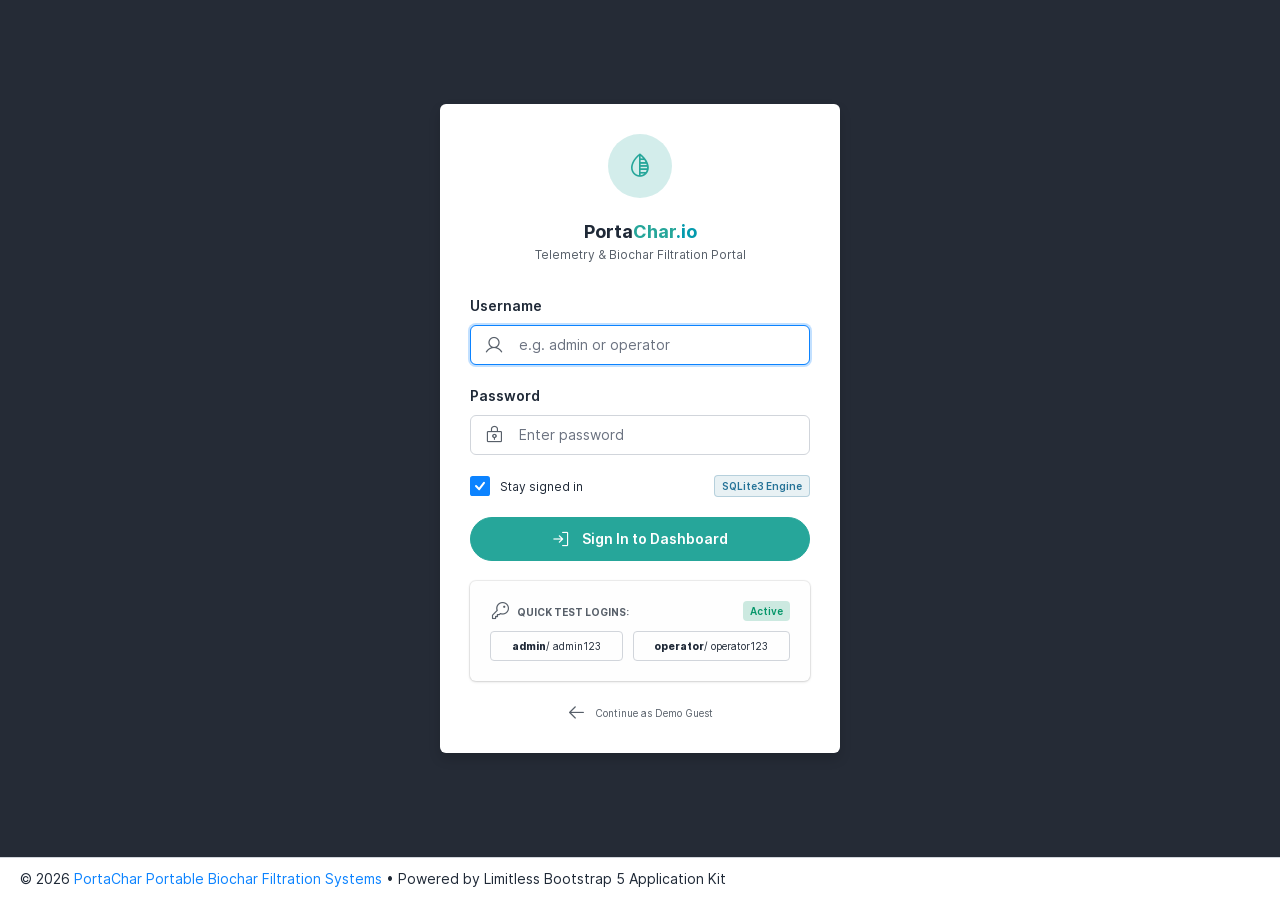
==== login.html @ 73583e66 "initial commit" ====
<!DOCTYPE html>
<html lang="en" dir="ltr">
<head>
	<meta charset="utf-8">
	<meta http-equiv="X-UA-Compatible" content="IE=edge">
	<meta name="viewport" content="width=device-width, initial-scale=1, shrink-to-fit=no">
	<title>PortaChar - Operator Sign In</title>

	<!-- Global stylesheets -->
	<link href="assets/fonts/inter/inter.css" rel="stylesheet" type="text/css">
	<link href="assets/icons/phosphor/styles.min.css" rel="stylesheet" type="text/css">
	<link href="assets/css/all.min.css" id="stylesheet" rel="stylesheet" type="text/css">
	<!-- /global stylesheets -->

	<!-- Core JS files -->
	<script src="assets/js/bootstrap/bootstrap.bundle.min.js"></script>
	<!-- /core JS files -->

	<!-- Theme JS files -->
	<script src="assets/js/app.js"></script>
	<script src="assets/js/auth.js"></script>
	<!-- /theme JS files -->

</head>

<body class="bg-dark">

	<!-- Page content -->
	<div class="page-content">

		<!-- Main content -->
		<div class="content-wrapper">

			<!-- Inner content -->
			<div class="content-inner">

				<!-- Content area -->
				<div class="content d-flex justify-content-center align-items-center py-5">

					<!-- Login card -->
					<form class="login-form" id="login_form" style="width: 25rem;">
						<div class="card mb-0 shadow-lg">
							<div class="card-body p-4">
								<div class="text-center mb-4">
									<div class="bg-teal bg-opacity-20 text-teal p-3 rounded-pill d-inline-flex align-items-center justify-content-center mb-3" style="width: 64px; height: 64px;">
										<i class="ph-drop-half fs-1"></i>
									</div>
									<h5 class="mb-0 fw-bold">Porta<span class="text-teal">Char</span><span class="text-info">.io</span></h5>
									<span class="d-block text-muted fs-sm">Telemetry &amp; Biochar Filtration Portal</span>
								</div>

								<!-- Alert box -->
								<div id="alert_box" class="alert alert-danger d-none py-2 px-3 fs-sm" role="alert">
									<i class="ph-warning-circle me-2"></i>
									<span id="alert_msg">Invalid credentials</span>
								</div>

								<div class="mb-3">
									<label class="form-label fw-semibold">Username</label>
									<div class="form-control-feedback form-control-feedback-start">
										<input type="text" id="username" class="form-control" placeholder="e.g. admin or operator" required autocomplete="username" autofocus>
										<div class="form-control-feedback-icon">
											<i class="ph-user"></i>
										</div>
									</div>
								</div>

								<div class="mb-3">
									<label class="form-label fw-semibold">Password</label>
									<div class="form-control-feedback form-control-feedback-start">
										<input type="password" id="password" class="form-control" placeholder="Enter password" required autocomplete="current-password">
										<div class="form-control-feedback-icon">
											<i class="ph-lock-key"></i>
										</div>
									</div>
								</div>

								<div class="d-flex align-items-center justify-content-between mb-3">
									<label class="form-check">
										<input type="checkbox" class="form-check-input" id="remember_me" checked>
										<span class="form-check-label fs-sm">Stay signed in</span>
									</label>
									<span class="badge bg-secondary bg-opacity-10 text-secondary border border-secondary border-opacity-25 fs-xs">
										SQLite3 Engine
									</span>
								</div>

								<div class="mb-3">
									<button type="submit" id="btn_submit" class="btn btn-teal w-100 rounded-pill py-2 fw-semibold">
										<i class="ph-sign-in me-2"></i> Sign In to Dashboard
									</button>
								</div>

								<!-- Seed Credentials Card -->
								<div class="card bg-light bg-opacity-10 border-0 p-3 mb-2">
									<div class="d-flex align-items-center justify-content-between mb-2">
										<span class="fs-xs fw-bold text-uppercase text-muted">
											<i class="ph-key me-1"></i> Quick Test Logins:
										</span>
										<span class="badge bg-success bg-opacity-20 text-success fs-xs">Active</span>
									</div>
									<div class="d-flex gap-2">
										<button type="button" class="btn btn-outline-light btn-sm flex-fill fs-xs py-1" onclick="fillCreds('admin', 'admin123')">
											<strong>admin</strong> / admin123
										</button>
										<button type="button" class="btn btn-outline-light btn-sm flex-fill fs-xs py-1" onclick="fillCreds('operator', 'operator123')">
											<strong>operator</strong> / operator123
										</button>
									</div>
								</div>

								<div class="text-center mt-3">
									<a href="index.html" class="text-muted text-decoration-none fs-xs">
										<i class="ph-arrow-left me-1"></i> Continue as Demo Guest
									</a>
								</div>
							</div>
						</div>
					</form>
					<!-- /login card -->

				</div>
				<!-- /content area -->

				<!-- Footer -->
				<div class="navbar navbar-sm navbar-footer border-top">
					<div class="container-fluid">
						<span>&copy; 2026 <a href="#">PortaChar Portable Biochar Filtration Systems</a> &bull; Powered by Limitless Bootstrap 5 Application Kit</span>
					</div>
				</div>
				<!-- /footer -->

			</div>
			<!-- /inner content -->

		</div>
		<!-- /main content -->

	</div>
	<!-- /page content -->

	<script>
		function fillCreds(u, p) {
			document.getElementById('username').value = u;
			document.getElementById('password').value = p;
			document.getElementById('alert_box').classList.add('d-none');
		}

		document.getElementById('login_form').addEventListener('submit', function(e) {
			e.preventDefault();
			var u = document.getElementById('username').value.trim();
			var p = document.getElementById('password').value.trim();
			var alertBox = document.getElementById('alert_box');
			var alertMsg = document.getElementById('alert_msg');
			var btnSubmit = document.getElementById('btn_submit');

			if (!u || !p) {
				alertBox.classList.remove('d-none');
				alertMsg.textContent = 'Please enter both username and password';
				return;
			}

			btnSubmit.disabled = true;
			btnSubmit.innerHTML = '<span class="spinner-border spinner-border-sm me-2"></span> Authenticating...';
			alertBox.classList.add('d-none');

			PortaCharAuth.login(u, p).then(function(res) {
				btnSubmit.disabled = false;
				btnSubmit.innerHTML = '<i class="ph-sign-in me-2"></i> Sign In to Dashboard';

				if (res.success) {
					alertBox.className = 'alert alert-success py-2 px-3 fs-sm';
					alertBox.innerHTML = '<i class="ph-check-circle me-2 fs-5"></i> Login successful! Redirecting...';
					alertBox.classList.remove('d-none');
					setTimeout(function() {
						window.location.href = 'index.html';
					}, 500);
				} else {
					alertBox.className = 'alert alert-danger py-2 px-3 fs-sm';
					alertBox.innerHTML = '<i class="ph-warning-circle me-2 fs-5"></i> ' + (res.error || 'Authentication failed');
					alertBox.classList.remove('d-none');
				}
			});
		});

		// Check if already authenticated
		document.addEventListener('DOMContentLoaded', function() {
			PortaCharAuth.checkAuth({ redirectToLogin: false }).then(function(res) {
				if (res && res.authenticated) {
					window.location.href = 'index.html';
				}
			});
		});
	</script>
</body>
</html>
---- assets/fonts/inter/inter.css ----
@font-face {
  font-family: 'Inter';
  font-style:  normal;
  font-weight: 100;
  font-display: auto;
  src: url("Inter-Thin.woff2?v=3.18") format("woff2"),
       url("Inter-Thin.woff?v=3.18") format("woff");
}
@font-face {
  font-family: 'Inter';
  font-style:  normal;
  font-weight: 200;
  font-display: auto;
  src: url("Inter-ExtraLight.woff2?v=3.18") format("woff2"),
       url("Inter-ExtraLight.woff?v=3.18") format("woff");
}
@font-face {
  font-family: 'Inter';
  font-style:  normal;
  font-weight: 300;
  font-display: auto;
  src: url("Inter-Light.woff2?v=3.18") format("woff2"),
       url("Inter-Light.woff?v=3.18") format("woff");
}
@font-face {
  font-family: 'Inter';
  font-style:  normal;
  font-weight: 400;
  font-display: auto;
  src: url("Inter-Regular.woff2?v=3.18") format("woff2"),
       url("Inter-Regular.woff?v=3.18") format("woff");
}
@font-face {
  font-family: 'Inter';
  font-style:  normal;
  font-weight: 500;
  font-display: auto;
  src: url("Inter-Medium.woff2?v=3.18") format("woff2"),
       url("Inter-Medium.woff?v=3.18") format("woff");
}
@font-face {
  font-family: 'Inter';
  font-style:  normal;
  font-weight: 600;
  font-display: auto;
  src: url("Inter-SemiBold.woff2?v=3.18") format("woff2"),
       url("Inter-SemiBold.woff?v=3.18") format("woff");
}
@font-face {
  font-family: 'Inter';
  font-style:  normal;
  font-weight: 700;
  font-display: auto;
  src: url("Inter-Bold.woff2?v=3.18") format("woff2"),
       url("Inter-Bold.woff?v=3.18") format("woff");
}
@font-face {
  font-family: 'Inter';
  font-style:  normal;
  font-weight: 800;
  font-display: auto;
  src: url("Inter-ExtraBold.woff2?v=3.18") format("woff2"),
       url("Inter-ExtraBold.woff?v=3.18") format("woff");
}
@font-face {
  font-family: 'Inter';
  font-style:  normal;
  font-weight: 900;
  font-display: auto;
  src: url("Inter-Black.woff2?v=3.18") format("woff2"),
       url("Inter-Black.woff?v=3.18") format("woff");
}
/* -------------------------------------------------------
Variable font.
Usage:

  html { font-family: 'Inter', sans-serif; }
  @supports (font-variation-settings: normal) {
    html { font-family: 'Inter var', sans-serif; }
  }
*/
@font-face {
  font-family: 'Inter var';
  font-weight: 100 900;
  font-display: auto;
  font-style: normal;
  font-named-instance: 'Regular';
  src: url("Inter-roman.var.woff2?v=3.18") format("woff2");
}
@font-face {
  font-family: 'Inter var';
  font-weight: 100 900;
  font-display: auto;
  font-style: italic;
  font-named-instance: 'Italic';
  src: url("Inter-italic.var.woff2?v=3.18") format("woff2");
}
---- assets/icons/phosphor/styles.min.css ----
@font-face{font-family:Phosphor;src:url(fonts/Phosphor.ttf?9jjo3j) format("truetype"),url(fonts/Phosphor.woff?9jjo3j) format("woff"),url(fonts/Phosphor.svg?9jjo3j#Phosphor) format("svg");font-weight:400;font-style:normal;font-display:block}[class*=" ph-"],[class^=ph-]{font-family:Phosphor!important;speak:never;font-style:normal;font-weight:400;font-variant:normal;text-transform:none;line-height:1;font-size:var(--icon-font-size);min-width:1em;display:inline-block;vertical-align:calc(calc(50% - var(--icon-font-size)) * .5);-webkit-font-smoothing:antialiased;-moz-osx-font-smoothing:grayscale}.ph-1x{font-size:calc(1 * var(--icon-font-size))}.ph-2x{font-size:calc(2 * var(--icon-font-size))}.ph-3x{font-size:calc(3 * var(--icon-font-size))}.ph-4x{font-size:calc(4 * var(--icon-font-size))}.ph-5x{font-size:calc(5 * var(--icon-font-size))}.ph-lg{font-size:var(--icon-font-size-lg)}.ph-sm{font-size:var(--icon-font-size-sm)}.ph-rotate-90{-webkit-transform:rotate(90deg);transform:rotate(90deg)}.ph-rotate-180{-webkit-transform:rotate(180deg);transform:rotate(180deg)}.ph-rotate-270{-webkit-transform:rotate(270deg);transform:rotate(270deg)}.ph-flip-horizontal{-webkit-transform:scale(-1,1);transform:scale(-1,1)}.ph-flip-vertical{-webkit-transform:scale(1,-1);transform:scale(1,-1)}.ph-flip-horizontal.ph-flip-vertical{-webkit-transform:scale(-1,-1);transform:scale(-1,-1)}.ph-activity:before{content:"\f230"}.ph-address-book:before{content:"\f231"}.ph-airplane:before{content:"\f232"}.ph-airplane-in-flight:before{content:"\f233"}.ph-airplane-landing:before{content:"\f234"}.ph-airplane-takeoff:before{content:"\f235"}.ph-airplane-tilt:before{content:"\f236"}.ph-airplay:before{content:"\f237"}.ph-alarm:before{content:"\f238"}.ph-alien:before{content:"\f239"}.ph-align-bottom:before{content:"\f23a"}.ph-align-bottom-simple:before{content:"\f23b"}.ph-align-center-horizontal:before{content:"\f23c"}.ph-align-center-horizontal-simple:before{content:"\f23d"}.ph-align-center-vertical:before{content:"\f23e"}.ph-align-center-vertical-simple:before{content:"\f23f"}.ph-align-left:before{content:"\f240"}.ph-align-left-simple:before{content:"\f241"}.ph-align-right:before{content:"\f242"}.ph-align-right-simple:before{content:"\f243"}.ph-align-top:before{content:"\f244"}.ph-align-top-simple:before{content:"\f245"}.ph-anchor:before{content:"\f246"}.ph-anchor-simple:before{content:"\f247"}.ph-android-logo:before{content:"\f248"}.ph-angular-logo:before{content:"\f249"}.ph-aperture:before{content:"\f24a"}.ph-app-store-logo:before{content:"\f24b"}.ph-app-window:before{content:"\f24c"}.ph-apple-logo:before{content:"\f24d"}.ph-apple-podcasts-logo:before{content:"\f24e"}.ph-archive:before{content:"\f24f"}.ph-archive-box:before{content:"\f250"}.ph-archive-tray:before{content:"\f251"}.ph-armchair:before{content:"\f252"}.ph-arrow-arc-left:before{content:"\f253"}.ph-arrow-arc-right:before{content:"\f254"}.ph-arrow-bend-double-up-left:before{content:"\f255"}.ph-arrow-bend-double-up-right:before{content:"\f256"}.ph-arrow-bend-down-left:before{content:"\f257"}.ph-arrow-bend-down-right:before{content:"\f258"}.ph-arrow-bend-left-down:before{content:"\f259"}.ph-arrow-bend-left-up:before{content:"\f25a"}.ph-arrow-bend-right-down:before{content:"\f25b"}.ph-arrow-bend-right-up:before{content:"\f25c"}.ph-arrow-bend-up-left:before{content:"\f25d"}.ph-arrow-bend-up-right:before{content:"\f25e"}.ph-arrow-circle-down:before{content:"\f25f"}.ph-arrow-circle-down-left:before{content:"\f260"}.ph-arrow-circle-down-right:before{content:"\f261"}.ph-arrow-circle-left:before{content:"\f262"}.ph-arrow-circle-right:before{content:"\f263"}.ph-arrow-circle-up:before{content:"\f264"}.ph-arrow-circle-up-left:before{content:"\f265"}.ph-arrow-circle-up-right:before{content:"\f266"}.ph-arrow-clockwise:before{content:"\f267"}.ph-arrow-counter-clockwise:before{content:"\f268"}.ph-arrow-down:before{content:"\f269"}.ph-arrow-down-left:before{content:"\f26a"}.ph-arrow-down-right:before{content:"\f26b"}.ph-arrow-elbow-down-left:before{content:"\f26c"}.ph-arrow-elbow-down-right:before{content:"\f26d"}.ph-arrow-elbow-left:before{content:"\f26e"}.ph-arrow-elbow-left-down:before{content:"\f26f"}.ph-arrow-elbow-left-up:before{content:"\f270"}.ph-arrow-elbow-right:before{content:"\f271"}.ph-arrow-elbow-right-down:before{content:"\f272"}.ph-arrow-elbow-right-up:before{content:"\f273"}.ph-arrow-elbow-up-left:before{content:"\f274"}.ph-arrow-elbow-up-right:before{content:"\f275"}.ph-arrow-fat-down:before{content:"\f276"}.ph-arrow-fat-left:before{content:"\f277"}.ph-arrow-fat-line-down:before{content:"\f278"}.ph-arrow-fat-line-left:before{content:"\f279"}.ph-arrow-fat-line-right:before{content:"\f27a"}.ph-arrow-fat-line-up:before{content:"\f27b"}.ph-arrow-fat-lines-down:before{content:"\f27c"}.ph-arrow-fat-lines-left:before{content:"\f27d"}.ph-arrow-fat-lines-right:before{content:"\f27e"}.ph-arrow-fat-lines-up:before{content:"\f27f"}.ph-arrow-fat-right:before{content:"\f280"}.ph-arrow-fat-up:before{content:"\f281"}.ph-arrow-left:before{content:"\f282"}.ph-arrow-line-down:before{content:"\f283"}.ph-arrow-line-down-left:before{content:"\f284"}.ph-arrow-line-down-right:before{content:"\f285"}.ph-arrow-line-left:before{content:"\f286"}.ph-arrow-line-right:before{content:"\f287"}.ph-arrow-line-up:before{content:"\f288"}.ph-arrow-line-up-left:before{content:"\f289"}.ph-arrow-line-up-right:before{content:"\f28a"}.ph-arrow-right:before{content:"\f28b"}.ph-arrow-square-down:before{content:"\f28c"}.ph-arrow-square-down-left:before{content:"\f28d"}.ph-arrow-square-down-right:before{content:"\f28e"}.ph-arrow-square-in:before{content:"\f28f"}.ph-arrow-square-left:before{content:"\f290"}.ph-arrow-square-out:before{content:"\f291"}.ph-arrow-square-right:before{content:"\f292"}.ph-arrow-square-up:before{content:"\f293"}.ph-arrow-square-up-left:before{content:"\f294"}.ph-arrow-square-up-right:before{content:"\f295"}.ph-arrow-u-down-left:before{content:"\f296"}.ph-arrow-u-down-right:before{content:"\f297"}.ph-arrow-u-left-down:before{content:"\f298"}.ph-arrow-u-left-up:before{content:"\f299"}.ph-arrow-u-right-down:before{content:"\f29a"}.ph-arrow-u-right-up:before{content:"\f29b"}.ph-arrow-u-up-left:before{content:"\f29c"}.ph-arrow-u-up-right:before{content:"\f29d"}.ph-arrow-up:before{content:"\f29e"}.ph-arrow-up-left:before{content:"\f29f"}.ph-arrow-up-right:before{content:"\f2a0"}.ph-arrows-clockwise:before{content:"\f2a1"}.ph-arrows-counter-clockwise:before{content:"\f2a2"}.ph-arrows-down-up:before{content:"\f2a3"}.ph-arrows-horizontal:before{content:"\f2a4"}.ph-arrows-in:before{content:"\f2a5"}.ph-arrows-in-cardinal:before{content:"\f2a6"}.ph-arrows-in-line-horizontal:before{content:"\f2a7"}.ph-arrows-in-line-vertical:before{content:"\f2a8"}.ph-arrows-in-simple:before{content:"\f2a9"}.ph-arrows-left-right:before{content:"\f2aa"}.ph-arrows-out:before{content:"\f2ab"}.ph-arrows-out-cardinal:before{content:"\f2ac"}.ph-arrows-out-line-horizontal:before{content:"\f2ad"}.ph-arrows-out-line-vertical:before{content:"\f2ae"}.ph-arrows-out-simple:before{content:"\f2af"}.ph-arrows-vertical:before{content:"\f2b0"}.ph-article:before{content:"\f2b1"}.ph-article-medium:before{content:"\f2b2"}.ph-article-ny-times:before{content:"\f2b3"}.ph-asterisk:before{content:"\f2b4"}.ph-asterisk-simple:before{content:"\f2b5"}.ph-at:before{content:"\f2b6"}.ph-atom:before{content:"\f2b7"}.ph-baby:before{content:"\f2b8"}.ph-backpack:before{content:"\f2b9"}.ph-backspace:before{content:"\f2ba"}.ph-bag:before{content:"\f2bb"}.ph-bag-simple:before{content:"\f2bc"}.ph-balloon:before{content:"\f2bd"}.ph-bandaids:before{content:"\f2be"}.ph-bank:before{content:"\f2bf"}.ph-barbell:before{content:"\f2c0"}.ph-barcode:before{content:"\f2c1"}.ph-barricade:before{content:"\f2c2"}.ph-baseball:before{content:"\f2c3"}.ph-basketball:before{content:"\f2c4"}.ph-bathtub:before{content:"\f2c5"}.ph-battery-charging:before{content:"\f2c6"}.ph-battery-charging-vertical:before{content:"\f2c7"}.ph-battery-empty:before{content:"\f2c8"}.ph-battery-full:before{content:"\f2c9"}.ph-battery-high:before{content:"\f2ca"}.ph-battery-low:before{content:"\f2cb"}.ph-battery-medium:before{content:"\f2cc"}.ph-battery-plus:before{content:"\f2cd"}.ph-battery-warning:before{content:"\f2ce"}.ph-battery-warning-vertical:before{content:"\f2cf"}.ph-bed:before{content:"\f2d0"}.ph-beer-bottle:before{content:"\f2d1"}.ph-behance-logo:before{content:"\f2d2"}.ph-bell:before{content:"\f2d3"}.ph-bell-ringing:before{content:"\f2d4"}.ph-bell-simple:before{content:"\f2d5"}.ph-bell-simple-ringing:before{content:"\f2d6"}.ph-bell-simple-slash:before{content:"\f2d7"}.ph-bell-simple-z:before{content:"\f2d8"}.ph-bell-slash:before{content:"\f2d9"}.ph-bell-z:before{content:"\f2da"}.ph-bezier-curve:before{content:"\f2db"}.ph-bicycle:before{content:"\f2dc"}.ph-binoculars:before{content:"\f2dd"}.ph-bird:before{content:"\f2de"}.ph-bluetooth:before{content:"\f2df"}.ph-bluetooth-connected:before{content:"\f2e0"}.ph-bluetooth-slash:before{content:"\f2e1"}.ph-bluetooth-x:before{content:"\f2e2"}.ph-boat:before{content:"\f2e3"}.ph-book:before{content:"\f2e4"}.ph-book-bookmark:before{content:"\f2e5"}.ph-book-open:before{content:"\f2e6"}.ph-bookmark:before{content:"\f2e7"}.ph-bookmark-simple:before{content:"\f2e8"}.ph-bookmarks:before{content:"\f2e9"}.ph-bookmarks-simple:before{content:"\f2ea"}.ph-books:before{content:"\f2eb"}.ph-bounding-box:before{content:"\f2ec"}.ph-brackets-angle:before{content:"\f2ed"}.ph-brackets-curly:before{content:"\f2ee"}.ph-brackets-round:before{content:"\f2ef"}.ph-brackets-square:before{content:"\f2f0"}.ph-brain:before{content:"\f2f1"}.ph-brandy:before{content:"\f2f2"}.ph-briefcase:before{content:"\f2f3"}.ph-briefcase-metal:before{content:"\f2f4"}.ph-broadcast:before{content:"\f2f5"}.ph-browser:before{content:"\f2f6"}.ph-browsers:before{content:"\f2f7"}.ph-bug:before{content:"\f2f8"}.ph-bug-beetle:before{content:"\f2f9"}.ph-bug-droid:before{content:"\f2fa"}.ph-buildings:before{content:"\f2fb"}.ph-bus:before{content:"\f2fc"}.ph-butterfly:before{content:"\f2fd"}.ph-cactus:before{content:"\f2fe"}.ph-cake:before{content:"\f2ff"}.ph-calculator:before{content:"\f300"}.ph-calendar:before{content:"\f301"}.ph-calendar-blank:before{content:"\f302"}.ph-calendar-check:before{content:"\f303"}.ph-calendar-plus:before{content:"\f304"}.ph-calendar-x:before{content:"\f305"}.ph-camera:before{content:"\f306"}.ph-camera-rotate:before{content:"\f307"}.ph-camera-slash:before{content:"\f308"}.ph-campfire:before{content:"\f309"}.ph-car:before{content:"\f30a"}.ph-car-simple:before{content:"\f30b"}.ph-cardholder:before{content:"\f30c"}.ph-cards:before{content:"\f30d"}.ph-caret-circle-double-down:before{content:"\f30e"}.ph-caret-circle-double-left:before{content:"\f30f"}.ph-caret-circle-double-right:before{content:"\f310"}.ph-caret-circle-double-up:before{content:"\f311"}.ph-caret-circle-down:before{content:"\f312"}.ph-caret-circle-left:before{content:"\f313"}.ph-caret-circle-right:before{content:"\f314"}.ph-caret-circle-up:before{content:"\f315"}.ph-caret-double-down:before{content:"\f316"}.ph-caret-double-left:before{content:"\f317"}.ph-caret-double-right:before{content:"\f318"}.ph-caret-double-up:before{content:"\f319"}.ph-caret-down:before{content:"\f31a"}.ph-caret-left:before{content:"\f31b"}.ph-caret-right:before{content:"\f31c"}.ph-caret-up:before{content:"\f31d"}.ph-cat:before{content:"\f31e"}.ph-cell-signal-full:before{content:"\f31f"}.ph-cell-signal-high:before{content:"\f320"}.ph-cell-signal-low:before{content:"\f321"}.ph-cell-signal-medium:before{content:"\f322"}.ph-cell-signal-none:before{content:"\f323"}.ph-cell-signal-slash:before{content:"\f324"}.ph-cell-signal-x:before{content:"\f325"}.ph-chalkboard:before{content:"\f326"}.ph-chalkboard-simple:before{content:"\f327"}.ph-chalkboard-teacher:before{content:"\f328"}.ph-chart-bar:before{content:"\f329"}.ph-chart-bar-horizontal:before{content:"\f32a"}.ph-chart-line:before{content:"\f32b"}.ph-chart-line-up:before{content:"\f32c"}.ph-chart-pie:before{content:"\f32d"}.ph-chart-pie-slice:before{content:"\f32e"}.ph-chat:before{content:"\f32f"}.ph-chat-centered:before{content:"\f330"}.ph-chat-centered-dots:before{content:"\f331"}.ph-chat-centered-text:before{content:"\f332"}.ph-chat-circle:before{content:"\f333"}.ph-chat-circle-dots:before{content:"\f334"}.ph-chat-circle-text:before{content:"\f335"}.ph-chat-dots:before{content:"\f336"}.ph-chat-teardrop:before{content:"\f337"}.ph-chat-teardrop-dots:before{content:"\f338"}.ph-chat-teardrop-text:before{content:"\f339"}.ph-chat-text:before{content:"\f33a"}.ph-chats:before{content:"\f33b"}.ph-chats-circle:before{content:"\f33c"}.ph-chats-teardrop:before{content:"\f33d"}.ph-check:before{content:"\f33e"}.ph-check-circle:before{content:"\f33f"}.ph-check-square:before{content:"\f340"}.ph-check-square-offset:before{content:"\f341"}.ph-checks:before{content:"\f342"}.ph-circle:before{content:"\f343"}.ph-circle-dashed:before{content:"\f344"}.ph-circle-half:before{content:"\f345"}.ph-circle-half-tilt:before{content:"\f346"}.ph-circle-notch:before{content:"\f347"}.ph-circle-wavy:before{content:"\f348"}.ph-circle-wavy-check:before{content:"\f349"}.ph-circle-wavy-question:before{content:"\f34a"}.ph-circle-wavy-warning:before{content:"\f34b"}.ph-circles-four:before{content:"\f34c"}.ph-circles-three:before{content:"\f34d"}.ph-circles-three-plus:before{content:"\f34e"}.ph-clipboard:before{content:"\f34f"}.ph-clipboard-text:before{content:"\f350"}.ph-clock:before{content:"\f351"}.ph-clock-afternoon:before{content:"\f352"}.ph-clock-clockwise:before{content:"\f353"}.ph-clock-counter-clockwise:before{content:"\f354"}.ph-closed-captioning:before{content:"\f355"}.ph-cloud:before{content:"\f356"}.ph-cloud-arrow-down:before{content:"\f357"}.ph-cloud-arrow-up:before{content:"\f358"}.ph-cloud-check:before{content:"\f359"}.ph-cloud-fog:before{content:"\f35a"}.ph-cloud-lightning:before{content:"\f35b"}.ph-cloud-moon:before{content:"\f35c"}.ph-cloud-rain:before{content:"\f35d"}.ph-cloud-slash:before{content:"\f35e"}.ph-cloud-snow:before{content:"\f35f"}.ph-cloud-sun:before{content:"\f360"}.ph-club:before{content:"\f361"}.ph-coat-hanger:before{content:"\f362"}.ph-code:before{content:"\f363"}.ph-code-simple:before{content:"\f364"}.ph-codepen-logo:before{content:"\f365"}.ph-codesandbox-logo:before{content:"\f366"}.ph-coffee:before{content:"\f367"}.ph-coin:before{content:"\f368"}.ph-coin-vertical:before{content:"\f369"}.ph-coins:before{content:"\f36a"}.ph-columns:before{content:"\f36b"}.ph-command:before{content:"\f36c"}.ph-compass:before{content:"\f36d"}.ph-computer-tower:before{content:"\f36e"}.ph-confetti:before{content:"\f36f"}.ph-cookie:before{content:"\f370"}.ph-cooking-pot:before{content:"\f371"}.ph-copy:before{content:"\f372"}.ph-copy-simple:before{content:"\f373"}.ph-copyleft:before{content:"\f374"}.ph-copyright:before{content:"\f375"}.ph-corners-in:before{content:"\f376"}.ph-corners-out:before{content:"\f377"}.ph-cpu:before{content:"\f378"}.ph-credit-card:before{content:"\f379"}.ph-crop:before{content:"\f37a"}.ph-crosshair:before{content:"\f37b"}.ph-crosshair-simple:before{content:"\f37c"}.ph-crown:before{content:"\f37d"}.ph-crown-simple:before{content:"\f37e"}.ph-cube:before{content:"\f37f"}.ph-currency-btc:before{content:"\f380"}.ph-currency-circle-dollar:before{content:"\f381"}.ph-currency-cny:before{content:"\f382"}.ph-currency-dollar:before{content:"\f383"}.ph-currency-dollar-simple:before{content:"\f384"}.ph-currency-eth:before{content:"\f385"}.ph-currency-eur:before{content:"\f386"}.ph-currency-gbp:before{content:"\f387"}.ph-currency-inr:before{content:"\f388"}.ph-currency-jpy:before{content:"\f389"}.ph-currency-krw:before{content:"\f38a"}.ph-currency-kzt:before{content:"\f38b"}.ph-currency-ngn:before{content:"\f38c"}.ph-currency-rub:before{content:"\f38d"}.ph-cursor:before{content:"\f38e"}.ph-cursor-text:before{content:"\f38f"}.ph-cylinder:before{content:"\f390"}.ph-database:before{content:"\f391"}.ph-desktop:before{content:"\f392"}.ph-desktop-tower:before{content:"\f393"}.ph-detective:before{content:"\f394"}.ph-device-mobile:before{content:"\f395"}.ph-device-mobile-camera:before{content:"\f396"}.ph-device-mobile-speaker:before{content:"\f397"}.ph-device-tablet:before{content:"\f398"}.ph-device-tablet-camera:before{content:"\f399"}.ph-device-tablet-speaker:before{content:"\f39a"}.ph-diamond:before{content:"\f39b"}.ph-diamonds-four:before{content:"\f39c"}.ph-dice-five:before{content:"\f39d"}.ph-dice-four:before{content:"\f39e"}.ph-dice-one:before{content:"\f39f"}.ph-dice-six:before{content:"\f3a0"}.ph-dice-three:before{content:"\f3a1"}.ph-dice-two:before{content:"\f3a2"}.ph-disc:before{content:"\f3a3"}.ph-discord-logo:before{content:"\f3a4"}.ph-divide:before{content:"\f3a5"}.ph-dog:before{content:"\f3a6"}.ph-door:before{content:"\f3a7"}.ph-dots-nine:before{content:"\f3a8"}.ph-dots-six:before{content:"\f3a9"}.ph-dots-six-vertical:before{content:"\f3aa"}.ph-dots-three:before{content:"\f3ab"}.ph-dots-three-circle:before{content:"\f3ac"}.ph-dots-three-circle-vertical:before{content:"\f3ad"}.ph-dots-three-outline:before{content:"\f3ae"}.ph-dots-three-outline-vertical:before{content:"\f3af"}.ph-dots-three-vertical:before{content:"\f3b0"}.ph-download:before{content:"\f3b1"}.ph-download-simple:before{content:"\f3b2"}.ph-dribbble-logo:before{content:"\f3b3"}.ph-drop:before{content:"\f3b4"}.ph-drop-half:before{content:"\f3b5"}.ph-drop-half-bottom:before{content:"\f3b6"}.ph-ear:before{content:"\f3b7"}.ph-ear-slash:before{content:"\f3b8"}.ph-egg:before{content:"\f3b9"}.ph-egg-crack:before{content:"\f3ba"}.ph-eject:before{content:"\f3bb"}.ph-eject-simple:before{content:"\f3bc"}.ph-envelope:before{content:"\f3bd"}.ph-envelope-open:before{content:"\f3be"}.ph-envelope-simple:before{content:"\f3bf"}.ph-envelope-simple-open:before{content:"\f3c0"}.ph-equalizer:before{content:"\f3c1"}.ph-equals:before{content:"\f3c2"}.ph-eraser:before{content:"\f3c3"}.ph-exam:before{content:"\f3c4"}.ph-export:before{content:"\f3c5"}.ph-eye:before{content:"\f3c6"}.ph-eye-closed:before{content:"\f3c7"}.ph-eye-slash:before{content:"\f3c8"}.ph-eyedropper:before{content:"\f3c9"}.ph-eyedropper-sample:before{content:"\f3ca"}.ph-eyeglasses:before{content:"\f3cb"}.ph-face-mask:before{content:"\f3cc"}.ph-facebook-logo:before{content:"\f3cd"}.ph-factory:before{content:"\f3ce"}.ph-faders:before{content:"\f3cf"}.ph-faders-horizontal:before{content:"\f3d0"}.ph-fast-forward:before{content:"\f3d1"}.ph-fast-forward-circle:before{content:"\f3d2"}.ph-figma-logo:before{content:"\f3d3"}.ph-file:before{content:"\f3d4"}.ph-file-arrow-down:before{content:"\f3d5"}.ph-file-arrow-up:before{content:"\f3d6"}.ph-file-audio:before{content:"\f3d7"}.ph-file-cloud:before{content:"\f3d8"}.ph-file-code:before{content:"\f3d9"}.ph-file-css:before{content:"\f3da"}.ph-file-csv:before{content:"\f3db"}.ph-file-doc:before{content:"\f3dc"}.ph-file-dotted:before{content:"\f3dd"}.ph-file-html:before{content:"\f3de"}.ph-file-image:before{content:"\f3df"}.ph-file-jpg:before{content:"\f3e0"}.ph-file-js:before{content:"\f3e1"}.ph-file-jsx:before{content:"\f3e2"}.ph-file-lock:before{content:"\f3e3"}.ph-file-minus:before{content:"\f3e4"}.ph-file-pdf:before{content:"\f3e5"}.ph-file-plus:before{content:"\f3e6"}.ph-file-png:before{content:"\f3e7"}.ph-file-ppt:before{content:"\f3e8"}.ph-file-rs:before{content:"\f3e9"}.ph-file-search:before{content:"\f3ea"}.ph-file-text:before{content:"\f3eb"}.ph-file-ts:before{content:"\f3ec"}.ph-file-tsx:before{content:"\f3ed"}.ph-file-video:before{content:"\f3ee"}.ph-file-vue:before{content:"\f3ef"}.ph-file-x:before{content:"\f3f0"}.ph-file-xls:before{content:"\f3f1"}.ph-file-zip:before{content:"\f3f2"}.ph-files:before{content:"\f3f3"}.ph-film-script:before{content:"\f3f4"}.ph-film-slate:before{content:"\f3f5"}.ph-film-strip:before{content:"\f3f6"}.ph-fingerprint:before{content:"\f3f7"}.ph-fingerprint-simple:before{content:"\f3f8"}.ph-finn-the-human:before{content:"\f3f9"}.ph-fire:before{content:"\f3fa"}.ph-fire-simple:before{content:"\f3fb"}.ph-first-aid:before{content:"\f3fc"}.ph-first-aid-kit:before{content:"\f3fd"}.ph-fish:before{content:"\f3fe"}.ph-fish-simple:before{content:"\f3ff"}.ph-flag:before{content:"\f400"}.ph-flag-banner:before{content:"\f401"}.ph-flag-checkered:before{content:"\f402"}.ph-flame:before{content:"\f403"}.ph-flashlight:before{content:"\f404"}.ph-flask:before{content:"\f405"}.ph-floppy-disk:before{content:"\f406"}.ph-floppy-disk-back:before{content:"\f407"}.ph-flow-arrow:before{content:"\f408"}.ph-flower:before{content:"\f409"}.ph-flower-lotus:before{content:"\f40a"}.ph-flying-saucer:before{content:"\f40b"}.ph-folder:before{content:"\f40c"}.ph-folder-dotted:before{content:"\f40d"}.ph-folder-lock:before{content:"\f40e"}.ph-folder-minus:before{content:"\f40f"}.ph-folder-notch:before{content:"\f410"}.ph-folder-notch-minus:before{content:"\f411"}.ph-folder-notch-open:before{content:"\f412"}.ph-folder-notch-plus:before{content:"\f413"}.ph-folder-open:before{content:"\f414"}.ph-folder-plus:before{content:"\f415"}.ph-folder-simple:before{content:"\f416"}.ph-folder-simple-dotted:before{content:"\f417"}.ph-folder-simple-lock:before{content:"\f418"}.ph-folder-simple-minus:before{content:"\f419"}.ph-folder-simple-plus:before{content:"\f41a"}.ph-folder-simple-star:before{content:"\f41b"}.ph-folder-simple-user:before{content:"\f41c"}.ph-folder-star:before{content:"\f41d"}.ph-folder-user:before{content:"\f41e"}.ph-folders:before{content:"\f41f"}.ph-football:before{content:"\f420"}.ph-fork-knife:before{content:"\f421"}.ph-frame-corners:before{content:"\f422"}.ph-framer-logo:before{content:"\f423"}.ph-function:before{content:"\f424"}.ph-funnel:before{content:"\f425"}.ph-funnel-simple:before{content:"\f426"}.ph-game-controller:before{content:"\f427"}.ph-gas-pump:before{content:"\f428"}.ph-gauge:before{content:"\f429"}.ph-gear:before{content:"\f42a"}.ph-gear-six:before{content:"\f42b"}.ph-gender-female:before{content:"\f42c"}.ph-gender-intersex:before{content:"\f42d"}.ph-gender-male:before{content:"\f42e"}.ph-gender-neuter:before{content:"\f42f"}.ph-gender-nonbinary:before{content:"\f430"}.ph-gender-transgender:before{content:"\f431"}.ph-ghost:before{content:"\f432"}.ph-gif:before{content:"\f433"}.ph-gift:before{content:"\f434"}.ph-git-branch:before{content:"\f435"}.ph-git-commit:before{content:"\f436"}.ph-git-diff:before{content:"\f437"}.ph-git-fork:before{content:"\f438"}.ph-git-merge:before{content:"\f439"}.ph-git-pull-request:before{content:"\f43a"}.ph-github-logo:before{content:"\f43b"}.ph-gitlab-logo:before{content:"\f43c"}.ph-gitlab-logo-simple:before{content:"\f43d"}.ph-globe:before{content:"\f43e"}.ph-globe-hemisphere-east:before{content:"\f43f"}.ph-globe-hemisphere-west:before{content:"\f440"}.ph-globe-simple:before{content:"\f441"}.ph-globe-stand:before{content:"\f442"}.ph-google-chrome-logo:before{content:"\f443"}.ph-google-logo:before{content:"\f444"}.ph-google-photos-logo:before{content:"\f445"}.ph-google-play-logo:before{content:"\f446"}.ph-google-podcasts-logo:before{content:"\f447"}.ph-gradient:before{content:"\f448"}.ph-graduation-cap:before{content:"\f449"}.ph-graph:before{content:"\f44a"}.ph-grid-four:before{content:"\f44b"}.ph-hamburger:before{content:"\f44c"}.ph-hand:before{content:"\f44d"}.ph-hand-eye:before{content:"\f44e"}.ph-hand-fist:before{content:"\f44f"}.ph-hand-grabbing:before{content:"\f450"}.ph-hand-palm:before{content:"\f451"}.ph-hand-pointing:before{content:"\f452"}.ph-hand-soap:before{content:"\f453"}.ph-hand-waving:before{content:"\f454"}.ph-handbag:before{content:"\f455"}.ph-handbag-simple:before{content:"\f456"}.ph-hands-clapping:before{content:"\f457"}.ph-handshake:before{content:"\f458"}.ph-hard-drive:before{content:"\f459"}.ph-hard-drives:before{content:"\f45a"}.ph-hash:before{content:"\f45b"}.ph-hash-straight:before{content:"\f45c"}.ph-headlights:before{content:"\f45d"}.ph-headphones:before{content:"\f45e"}.ph-headset:before{content:"\f45f"}.ph-heart:before{content:"\f460"}.ph-heart-break:before{content:"\f461"}.ph-heart-straight:before{content:"\f462"}.ph-heart-straight-break:before{content:"\f463"}.ph-heartbeat:before{content:"\f464"}.ph-hexagon:before{content:"\f465"}.ph-highlighter-circle:before{content:"\f466"}.ph-horse:before{content:"\f467"}.ph-hourglass:before{content:"\f468"}.ph-hourglass-high:before{content:"\f469"}.ph-hourglass-low:before{content:"\f46a"}.ph-hourglass-medium:before{content:"\f46b"}.ph-hourglass-simple:before{content:"\f46c"}.ph-hourglass-simple-high:before{content:"\f46d"}.ph-hourglass-simple-low:before{content:"\f46e"}.ph-hourglass-simple-medium:before{content:"\f46f"}.ph-house:before{content:"\f470"}.ph-house-line:before{content:"\f471"}.ph-house-simple:before{content:"\f472"}.ph-identification-badge:before{content:"\f473"}.ph-identification-card:before{content:"\f474"}.ph-image:before{content:"\f475"}.ph-image-square:before{content:"\f476"}.ph-infinity:before{content:"\f477"}.ph-info:before{content:"\f478"}.ph-instagram-logo:before{content:"\f479"}.ph-intersect:before{content:"\f47a"}.ph-jeep:before{content:"\f47b"}.ph-kanban:before{content:"\f47c"}.ph-key:before{content:"\f47d"}.ph-key-return:before{content:"\f47e"}.ph-keyboard:before{content:"\f47f"}.ph-keyhole:before{content:"\f480"}.ph-knife:before{content:"\f481"}.ph-ladder:before{content:"\f482"}.ph-ladder-simple:before{content:"\f483"}.ph-lamp:before{content:"\f484"}.ph-laptop:before{content:"\f485"}.ph-layout:before{content:"\f486"}.ph-leaf:before{content:"\f487"}.ph-lifebuoy:before{content:"\f488"}.ph-lightbulb:before{content:"\f489"}.ph-lightbulb-filament:before{content:"\f48a"}.ph-lightning:before{content:"\f48b"}.ph-lightning-slash:before{content:"\f48c"}.ph-line-segment:before{content:"\f48d"}.ph-line-segments:before{content:"\f48e"}.ph-link:before{content:"\f48f"}.ph-link-break:before{content:"\f490"}.ph-link-simple:before{content:"\f491"}.ph-link-simple-break:before{content:"\f492"}.ph-link-simple-horizontal:before{content:"\f493"}.ph-link-simple-horizontal-break:before{content:"\f494"}.ph-linkedin-logo:before{content:"\f495"}.ph-linux-logo:before{content:"\f496"}.ph-list:before{content:"\f497"}.ph-list-bullets:before{content:"\f498"}.ph-list-checks:before{content:"\f499"}.ph-list-dashes:before{content:"\f49a"}.ph-list-numbers:before{content:"\f49b"}.ph-list-plus:before{content:"\f49c"}.ph-lock:before{content:"\f49d"}.ph-lock-key:before{content:"\f49e"}.ph-lock-key-open:before{content:"\f49f"}.ph-lock-laminated:before{content:"\f4a0"}.ph-lock-laminated-open:before{content:"\f4a1"}.ph-lock-open:before{content:"\f4a2"}.ph-lock-simple:before{content:"\f4a3"}.ph-lock-simple-open:before{content:"\f4a4"}.ph-magic-wand:before{content:"\f4a5"}.ph-magnet:before{content:"\f4a6"}.ph-magnet-straight:before{content:"\f4a7"}.ph-magnifying-glass:before{content:"\f4a8"}.ph-magnifying-glass-minus:before{content:"\f4a9"}.ph-magnifying-glass-plus:before{content:"\f4aa"}.ph-map-pin:before{content:"\f4ab"}.ph-map-pin-line:before{content:"\f4ac"}.ph-map-trifold:before{content:"\f4ad"}.ph-marker-circle:before{content:"\f4ae"}.ph-martini:before{content:"\f4af"}.ph-mask-happy:before{content:"\f4b0"}.ph-mask-sad:before{content:"\f4b1"}.ph-math-operations:before{content:"\f4b2"}.ph-medal:before{content:"\f4b3"}.ph-medium-logo:before{content:"\f4b4"}.ph-megaphone:before{content:"\f4b5"}.ph-megaphone-simple:before{content:"\f4b6"}.ph-messenger-logo:before{content:"\f4b7"}.ph-microphone:before{content:"\f4b8"}.ph-microphone-slash:before{content:"\f4b9"}.ph-microphone-stage:before{content:"\f4ba"}.ph-microsoft-excel-logo:before{content:"\f4bb"}.ph-microsoft-powerpoint-logo:before{content:"\f4bc"}.ph-microsoft-teams-logo:before{content:"\f4bd"}.ph-microsoft-word-logo:before{content:"\f4be"}.ph-minus:before{content:"\f4bf"}.ph-minus-circle:before{content:"\f4c0"}.ph-money:before{content:"\f4c1"}.ph-monitor:before{content:"\f4c2"}.ph-monitor-play:before{content:"\f4c3"}.ph-moon:before{content:"\f4c4"}.ph-moon-stars:before{content:"\f4c5"}.ph-mountains:before{content:"\f4c6"}.ph-mouse:before{content:"\f4c7"}.ph-mouse-simple:before{content:"\f4c8"}.ph-music-note:before{content:"\f4c9"}.ph-music-note-simple:before{content:"\f4ca"}.ph-music-notes:before{content:"\f4cb"}.ph-music-notes-plus:before{content:"\f4cc"}.ph-music-notes-simple:before{content:"\f4cd"}.ph-navigation-arrow:before{content:"\f4ce"}.ph-needle:before{content:"\f4cf"}.ph-newspaper:before{content:"\f4d0"}.ph-newspaper-clipping:before{content:"\f4d1"}.ph-note:before{content:"\f4d2"}.ph-note-blank:before{content:"\f4d3"}.ph-note-pencil:before{content:"\f4d4"}.ph-notebook:before{content:"\f4d5"}.ph-notepad:before{content:"\f4d6"}.ph-notification:before{content:"\f4d7"}.ph-number-circle-eight:before{content:"\f4d8"}.ph-number-circle-five:before{content:"\f4d9"}.ph-number-circle-four:before{content:"\f4da"}.ph-number-circle-nine:before{content:"\f4db"}.ph-number-circle-one:before{content:"\f4dc"}.ph-number-circle-seven:before{content:"\f4dd"}.ph-number-circle-six:before{content:"\f4de"}.ph-number-circle-three:before{content:"\f4df"}.ph-number-circle-two:before{content:"\f4e0"}.ph-number-circle-zero:before{content:"\f4e1"}.ph-number-eight:before{content:"\f4e2"}.ph-number-five:before{content:"\f4e3"}.ph-number-four:before{content:"\f4e4"}.ph-number-nine:before{content:"\f4e5"}.ph-number-one:before{content:"\f4e6"}.ph-number-seven:before{content:"\f4e7"}.ph-number-six:before{content:"\f4e8"}.ph-number-square-eight:before{content:"\f4e9"}.ph-number-square-five:before{content:"\f4ea"}.ph-number-square-four:before{content:"\f4eb"}.ph-number-square-nine:before{content:"\f4ec"}.ph-number-square-one:before{content:"\f4ed"}.ph-number-square-seven:before{content:"\f4ee"}.ph-number-square-six:before{content:"\f4ef"}.ph-number-square-three:before{content:"\f4f0"}.ph-number-square-two:before{content:"\f4f1"}.ph-number-square-zero:before{content:"\f4f2"}.ph-number-three:before{content:"\f4f3"}.ph-number-two:before{content:"\f4f4"}.ph-number-zero:before{content:"\f4f5"}.ph-nut:before{content:"\f4f6"}.ph-ny-times-logo:before{content:"\f4f7"}.ph-octagon:before{content:"\f4f8"}.ph-option:before{content:"\f4f9"}.ph-package:before{content:"\f4fa"}.ph-paint-brush:before{content:"\f4fb"}.ph-paint-brush-broad:before{content:"\f4fc"}.ph-paint-brush-household:before{content:"\f4fd"}.ph-paint-bucket:before{content:"\f4fe"}.ph-paint-roller:before{content:"\f4ff"}.ph-palette:before{content:"\f500"}.ph-paper-plane:before{content:"\f501"}.ph-paper-plane-right:before{content:"\f502"}.ph-paper-plane-tilt:before{content:"\f503"}.ph-paperclip:before{content:"\f504"}.ph-paperclip-horizontal:before{content:"\f505"}.ph-parachute:before{content:"\f506"}.ph-password:before{content:"\f507"}.ph-path:before{content:"\f508"}.ph-pause:before{content:"\f509"}.ph-pause-circle:before{content:"\f50a"}.ph-paw-print:before{content:"\f50b"}.ph-peace:before{content:"\f50c"}.ph-pen:before{content:"\f50d"}.ph-pen-nib:before{content:"\f50e"}.ph-pen-nib-straight:before{content:"\f50f"}.ph-pencil:before{content:"\f510"}.ph-pencil-circle:before{content:"\f511"}.ph-pencil-line:before{content:"\f512"}.ph-pencil-simple:before{content:"\f513"}.ph-pencil-simple-line:before{content:"\f514"}.ph-percent:before{content:"\f515"}.ph-person:before{content:"\f516"}.ph-person-simple:before{content:"\f517"}.ph-person-simple-run:before{content:"\f518"}.ph-person-simple-walk:before{content:"\f519"}.ph-perspective:before{content:"\f51a"}.ph-phone:before{content:"\f51b"}.ph-phone-call:before{content:"\f51c"}.ph-phone-disconnect:before{content:"\f51d"}.ph-phone-incoming:before{content:"\f51e"}.ph-phone-outgoing:before{content:"\f51f"}.ph-phone-slash:before{content:"\f520"}.ph-phone-x:before{content:"\f521"}.ph-phosphor-logo:before{content:"\f522"}.ph-piano-keys:before{content:"\f523"}.ph-picture-in-picture:before{content:"\f524"}.ph-pill:before{content:"\f525"}.ph-pinterest-logo:before{content:"\f526"}.ph-pinwheel:before{content:"\f527"}.ph-pizza:before{content:"\f528"}.ph-placeholder:before{content:"\f529"}.ph-planet:before{content:"\f52a"}.ph-play:before{content:"\f52b"}.ph-play-circle:before{content:"\f52c"}.ph-playlist:before{content:"\f52d"}.ph-plug:before{content:"\f52e"}.ph-plugs:before{content:"\f52f"}.ph-plugs-connected:before{content:"\f530"}.ph-plus:before{content:"\f531"}.ph-plus-circle:before{content:"\f532"}.ph-plus-minus:before{content:"\f533"}.ph-poker-chip:before{content:"\f534"}.ph-police-car:before{content:"\f535"}.ph-polygon:before{content:"\f536"}.ph-popcorn:before{content:"\f537"}.ph-power:before{content:"\f538"}.ph-prescription:before{content:"\f539"}.ph-presentation:before{content:"\f53a"}.ph-presentation-chart:before{content:"\f53b"}.ph-printer:before{content:"\f53c"}.ph-prohibit:before{content:"\f53d"}.ph-prohibit-inset:before{content:"\f53e"}.ph-projector-screen:before{content:"\f53f"}.ph-projector-screen-chart:before{content:"\f540"}.ph-push-pin:before{content:"\f541"}.ph-push-pin-simple:before{content:"\f542"}.ph-push-pin-simple-slash:before{content:"\f543"}.ph-push-pin-slash:before{content:"\f544"}.ph-puzzle-piece:before{content:"\f545"}.ph-qr-code:before{content:"\f546"}.ph-question:before{content:"\f547"}.ph-queue:before{content:"\f548"}.ph-quotes:before{content:"\f549"}.ph-radical:before{content:"\f54a"}.ph-radio:before{content:"\f54b"}.ph-radio-button:before{content:"\f54c"}.ph-rainbow:before{content:"\f54d"}.ph-rainbow-cloud:before{content:"\f54e"}.ph-receipt:before{content:"\f54f"}.ph-record:before{content:"\f550"}.ph-rectangle:before{content:"\f551"}.ph-recycle:before{content:"\f552"}.ph-reddit-logo:before{content:"\f553"}.ph-repeat:before{content:"\f554"}.ph-repeat-once:before{content:"\f555"}.ph-rewind:before{content:"\f556"}.ph-rewind-circle:before{content:"\f557"}.ph-robot:before{content:"\f558"}.ph-rocket:before{content:"\f559"}.ph-rocket-launch:before{content:"\f55a"}.ph-rows:before{content:"\f55b"}.ph-rss:before{content:"\f55c"}.ph-rss-simple:before{content:"\f55d"}.ph-rug:before{content:"\f55e"}.ph-ruler:before{content:"\f55f"}.ph-scales:before{content:"\f560"}.ph-scan:before{content:"\f561"}.ph-scissors:before{content:"\f562"}.ph-screencast:before{content:"\f563"}.ph-scribble-loop:before{content:"\f564"}.ph-scroll:before{content:"\f565"}.ph-selection:before{content:"\f566"}.ph-selection-all:before{content:"\f567"}.ph-selection-background:before{content:"\f568"}.ph-selection-foreground:before{content:"\f569"}.ph-selection-inverse:before{content:"\f56a"}.ph-selection-plus:before{content:"\f56b"}.ph-selection-slash:before{content:"\f56c"}.ph-share:before{content:"\f56d"}.ph-share-network:before{content:"\f56e"}.ph-shield:before{content:"\f56f"}.ph-shield-check:before{content:"\f570"}.ph-shield-checkered:before{content:"\f571"}.ph-shield-chevron:before{content:"\f572"}.ph-shield-plus:before{content:"\f573"}.ph-shield-slash:before{content:"\f574"}.ph-shield-star:before{content:"\f575"}.ph-shield-warning:before{content:"\f576"}.ph-shopping-bag:before{content:"\f577"}.ph-shopping-bag-open:before{content:"\f578"}.ph-shopping-cart:before{content:"\f579"}.ph-shopping-cart-simple:before{content:"\f57a"}.ph-shower:before{content:"\f57b"}.ph-shuffle:before{content:"\f57c"}.ph-shuffle-angular:before{content:"\f57d"}.ph-shuffle-simple:before{content:"\f57e"}.ph-sidebar:before{content:"\f57f"}.ph-sidebar-simple:before{content:"\f580"}.ph-sign-in:before{content:"\f581"}.ph-sign-out:before{content:"\f582"}.ph-signpost:before{content:"\f583"}.ph-sim-card:before{content:"\f584"}.ph-sketch-logo:before{content:"\f585"}.ph-skip-back:before{content:"\f586"}.ph-skip-back-circle:before{content:"\f587"}.ph-skip-forward:before{content:"\f588"}.ph-skip-forward-circle:before{content:"\f589"}.ph-skull:before{content:"\f58a"}.ph-slack-logo:before{content:"\f58b"}.ph-sliders:before{content:"\f58c"}.ph-sliders-horizontal:before{content:"\f58d"}.ph-smiley:before{content:"\f58e"}.ph-smiley-blank:before{content:"\f58f"}.ph-smiley-meh:before{content:"\f590"}.ph-smiley-nervous:before{content:"\f591"}.ph-smiley-sad:before{content:"\f592"}.ph-smiley-sticker:before{content:"\f593"}.ph-smiley-wink:before{content:"\f594"}.ph-smiley-x-eyes:before{content:"\f595"}.ph-snapchat-logo:before{content:"\f596"}.ph-snowflake:before{content:"\f597"}.ph-soccer-ball:before{content:"\f598"}.ph-sort-ascending:before{content:"\f599"}.ph-sort-descending:before{content:"\f59a"}.ph-spade:before{content:"\f59b"}.ph-sparkle:before{content:"\f59c"}.ph-speaker-high:before{content:"\f59d"}.ph-speaker-low:before{content:"\f59e"}.ph-speaker-none:before{content:"\f59f"}.ph-speaker-simple-high:before{content:"\f5a0"}.ph-speaker-simple-low:before{content:"\f5a1"}.ph-speaker-simple-none:before{content:"\f5a2"}.ph-speaker-simple-slash:before{content:"\f5a3"}.ph-speaker-simple-x:before{content:"\f5a4"}.ph-speaker-slash:before{content:"\f5a5"}.ph-speaker-x:before{content:"\f5a6"}.ph-spinner:before{content:"\f5a7"}.ph-spinner-gap:before{content:"\f5a8"}.ph-spiral:before{content:"\f5a9"}.ph-spotify-logo:before{content:"\f5aa"}.ph-square:before{content:"\f5ab"}.ph-square-half:before{content:"\f5ac"}.ph-square-half-bottom:before{content:"\f5ad"}.ph-square-logo:before{content:"\f5ae"}.ph-squares-four:before{content:"\f5af"}.ph-stack:before{content:"\f5b0"}.ph-stack-overflow-logo:before{content:"\f5b1"}.ph-stack-simple:before{content:"\f5b2"}.ph-stamp:before{content:"\f5b3"}.ph-star:before{content:"\f5b4"}.ph-star-four:before{content:"\f5b5"}.ph-star-half:before{content:"\f5b6"}.ph-sticker:before{content:"\f5b7"}.ph-stop:before{content:"\f5b8"}.ph-stop-circle:before{content:"\f5b9"}.ph-storefront:before{content:"\f5ba"}.ph-strategy:before{content:"\f5bb"}.ph-stripe-logo:before{content:"\f5bc"}.ph-student:before{content:"\f5bd"}.ph-suitcase:before{content:"\f5be"}.ph-suitcase-simple:before{content:"\f5bf"}.ph-sun:before{content:"\f5c0"}.ph-sun-dim:before{content:"\f5c1"}.ph-sun-horizon:before{content:"\f5c2"}.ph-sunglasses:before{content:"\f5c3"}.ph-swap:before{content:"\f5c4"}.ph-swatches:before{content:"\f5c5"}.ph-sword:before{content:"\f5c6"}.ph-syringe:before{content:"\f5c7"}.ph-t-shirt:before{content:"\f5c8"}.ph-table:before{content:"\f5c9"}.ph-tabs:before{content:"\f5ca"}.ph-tag:before{content:"\f5cb"}.ph-tag-chevron:before{content:"\f5cc"}.ph-tag-simple:before{content:"\f5cd"}.ph-target:before{content:"\f5ce"}.ph-taxi:before{content:"\f5cf"}.ph-telegram-logo:before{content:"\f5d0"}.ph-television:before{content:"\f5d1"}.ph-television-simple:before{content:"\f5d2"}.ph-tennis-ball:before{content:"\f5d3"}.ph-terminal:before{content:"\f5d4"}.ph-terminal-window:before{content:"\f5d5"}.ph-test-tube:before{content:"\f5d6"}.ph-text-aa:before{content:"\f5d7"}.ph-text-align-center:before{content:"\f5d8"}.ph-text-align-justify:before{content:"\f5d9"}.ph-text-align-left:before{content:"\f5da"}.ph-text-align-right:before{content:"\f5db"}.ph-text-bolder:before{content:"\f5dc"}.ph-text-h:before{content:"\f5dd"}.ph-text-h-five:before{content:"\f5de"}.ph-text-h-four:before{content:"\f5df"}.ph-text-h-one:before{content:"\f5e0"}.ph-text-h-six:before{content:"\f5e1"}.ph-text-h-three:before{content:"\f5e2"}.ph-text-h-two:before{content:"\f5e3"}.ph-text-indent:before{content:"\f5e4"}.ph-text-italic:before{content:"\f5e5"}.ph-text-outdent:before{content:"\f5e6"}.ph-text-strikethrough:before{content:"\f5e7"}.ph-text-t:before{content:"\f5e8"}.ph-text-underline:before{content:"\f5e9"}.ph-textbox:before{content:"\f5ea"}.ph-thermometer:before{content:"\f5eb"}.ph-thermometer-cold:before{content:"\f5ec"}.ph-thermometer-hot:before{content:"\f5ed"}.ph-thermometer-simple:before{content:"\f5ee"}.ph-thumbs-down:before{content:"\f5ef"}.ph-thumbs-up:before{content:"\f5f0"}.ph-ticket:before{content:"\f5f1"}.ph-tiktok-logo:before{content:"\f5f2"}.ph-timer:before{content:"\f5f3"}.ph-toggle-left:before{content:"\f5f4"}.ph-toggle-right:before{content:"\f5f5"}.ph-toilet:before{content:"\f5f6"}.ph-toilet-paper:before{content:"\f5f7"}.ph-tote:before{content:"\f5f8"}.ph-tote-simple:before{content:"\f5f9"}.ph-trademark-registered:before{content:"\f5fa"}.ph-traffic-cone:before{content:"\f5fb"}.ph-traffic-sign:before{content:"\f5fc"}.ph-traffic-signal:before{content:"\f5fd"}.ph-train:before{content:"\f5fe"}.ph-train-regional:before{content:"\f5ff"}.ph-train-simple:before{content:"\f600"}.ph-translate:before{content:"\f601"}.ph-trash:before{content:"\f602"}.ph-trash-simple:before{content:"\f603"}.ph-tray:before{content:"\f604"}.ph-tree:before{content:"\f605"}.ph-tree-evergreen:before{content:"\f606"}.ph-tree-structure:before{content:"\f607"}.ph-trend-down:before{content:"\f608"}.ph-trend-up:before{content:"\f609"}.ph-triangle:before{content:"\f60a"}.ph-trophy:before{content:"\f60b"}.ph-truck:before{content:"\f60c"}.ph-twitch-logo:before{content:"\f60d"}.ph-twitter-logo:before{content:"\f60e"}.ph-umbrella:before{content:"\f60f"}.ph-umbrella-simple:before{content:"\f610"}.ph-upload:before{content:"\f611"}.ph-upload-simple:before{content:"\f612"}.ph-user:before{content:"\f613"}.ph-user-circle:before{content:"\f614"}.ph-user-circle-gear:before{content:"\f615"}.ph-user-circle-minus:before{content:"\f616"}.ph-user-circle-plus:before{content:"\f617"}.ph-user-focus:before{content:"\f618"}.ph-user-gear:before{content:"\f619"}.ph-user-list:before{content:"\f61a"}.ph-user-minus:before{content:"\f61b"}.ph-user-plus:before{content:"\f61c"}.ph-user-rectangle:before{content:"\f61d"}.ph-user-square:before{content:"\f61e"}.ph-user-switch:before{content:"\f61f"}.ph-users:before{content:"\f620"}.ph-users-four:before{content:"\f621"}.ph-users-three:before{content:"\f622"}.ph-vault:before{content:"\f623"}.ph-vibrate:before{content:"\f624"}.ph-video-camera:before{content:"\f625"}.ph-video-camera-slash:before{content:"\f626"}.ph-vignette:before{content:"\f627"}.ph-voicemail:before{content:"\f628"}.ph-volleyball:before{content:"\f629"}.ph-wall:before{content:"\f62a"}.ph-wallet:before{content:"\f62b"}.ph-warning:before{content:"\f62c"}.ph-warning-circle:before{content:"\f62d"}.ph-warning-octagon:before{content:"\f62e"}.ph-watch:before{content:"\f62f"}.ph-wave-sawtooth:before{content:"\f630"}.ph-wave-sine:before{content:"\f631"}.ph-wave-square:before{content:"\f632"}.ph-wave-triangle:before{content:"\f633"}.ph-waves:before{content:"\f634"}.ph-webcam:before{content:"\f635"}.ph-whatsapp-logo:before{content:"\f636"}.ph-wheelchair:before{content:"\f637"}.ph-wifi-high:before{content:"\f638"}.ph-wifi-low:before{content:"\f639"}.ph-wifi-medium:before{content:"\f63a"}.ph-wifi-none:before{content:"\f63b"}.ph-wifi-slash:before{content:"\f63c"}.ph-wifi-x:before{content:"\f63d"}.ph-wind:before{content:"\f63e"}.ph-windows-logo:before{content:"\f63f"}.ph-wine:before{content:"\f640"}.ph-wrench:before{content:"\f641"}.ph-x:before{content:"\f642"}.ph-x-circle:before{content:"\f643"}.ph-x-square:before{content:"\f644"}.ph-yin-yang:before{content:"\f645"}.ph-youtube-logo:before{content:"\f646"}
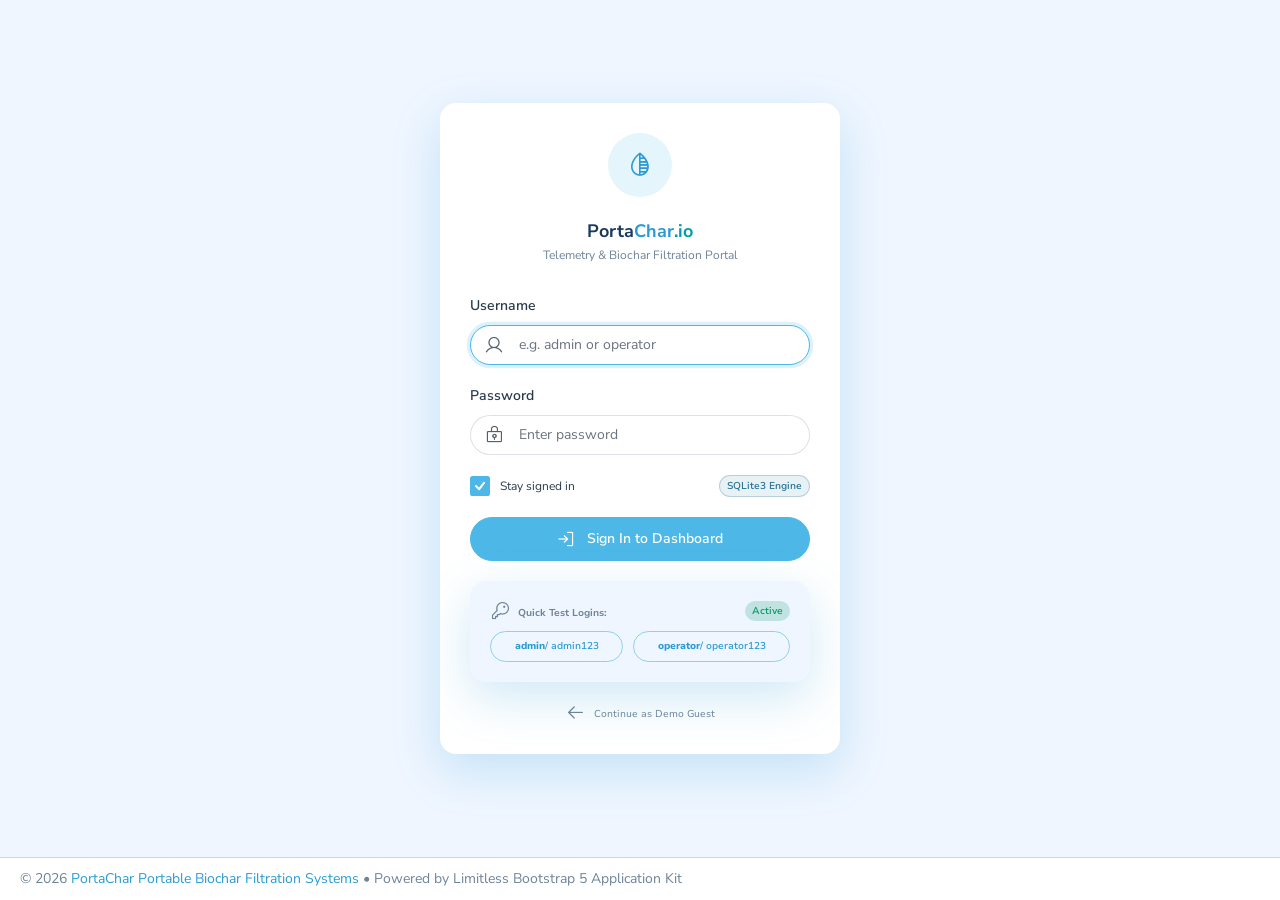
==== commit af80cf6d: "Update color theme Air Selangor" ====
--- a/login.html
+++ b/login.html
@@ -10,6 +10,8 @@
 	<link href="assets/fonts/inter/inter.css" rel="stylesheet" type="text/css">
 	<link href="assets/icons/phosphor/styles.min.css" rel="stylesheet" type="text/css">
 	<link href="assets/css/all.min.css" id="stylesheet" rel="stylesheet" type="text/css">
+	<link href="https://fonts.googleapis.com/css2?family=Nunito+Sans:wght@300;400;600;700&display=swap" rel="stylesheet">
+	<link href="assets/css/airselangor-theme.css" rel="stylesheet" type="text/css">
 	<!-- /global stylesheets -->
 
 	<!-- Core JS files -->
--- a/assets/css/airselangor-theme.css
+++ b/assets/css/airselangor-theme.css
@@ -0,0 +1,159 @@
+/* ==========================================================
+   PortaChar × Air Selangor theme override
+   Load AFTER assets/css/all.min.css. No HTML structure changes.
+   ========================================================== */
+:root {
+  --as-sky: #4DB8E8;       /* buttons, search icon, links */
+  --as-sky-dark: #2A9BD4;  /* hover / logo blue */
+  --as-navy: #1B3A5C;      /* headings */
+  --as-ink: #2B3A4A;       /* body text */
+  --as-muted: #6F8399;     /* secondary text */
+  --as-mist: #EFF6FF;      /* page background */
+  --as-green: #5FBF72;     /* success / nature */
+  --as-aqua: #3CC5C9;
+  --as-sun: #F7C948;       /* warning */
+  --as-coral: #F26B5B;     /* danger */
+  --as-radius: 16px;
+  --as-shadow: 0 4px 18px rgba(42, 155, 212, .12);
+
+  --bs-primary: #4DB8E8;   --bs-primary-rgb: 77,184,232;
+  --bs-info: #2A9BD4;      --bs-info-rgb: 42,155,212;
+  --bs-teal: #3CC5C9;      --bs-teal-rgb: 60,197,201;
+  --bs-indigo: #1B6FB5;    --bs-indigo-rgb: 27,111,181;
+  --bs-pink: #5FBF72;      --bs-pink-rgb: 95,191,114;
+  --bs-success: #5FBF72;   --bs-success-rgb: 95,191,114;
+  --bs-warning: #F7C948;   --bs-warning-rgb: 247,201,72;
+  --bs-danger: #F26B5B;    --bs-danger-rgb: 242,107,91;
+  --bs-body-font-family: 'Nunito Sans', 'Inter', system-ui, sans-serif;
+  --bs-body-color: var(--as-ink);
+  --bs-body-bg: var(--as-mist);
+  --bs-border-radius: 12px;
+}
+
+body, .page-content, .content-wrapper { background: var(--as-mist); font-family: var(--bs-body-font-family); color: var(--as-ink); }
+h1,h2,h3,h4,h5,h6,.page-title { color: var(--as-navy); font-weight: 600; }
+.text-muted { color: var(--as-muted) !important; }
+.text-uppercase { text-transform: none !important; letter-spacing: 0; }   /* Air Selangor uses sentence case */
+
+/* ---------- Top navbar: white, like the reference ---------- */
+.navbar-dark, .navbar.navbar-dark {
+  background: #fff !important; color: var(--as-navy);
+  border-bottom: 1px solid rgba(27,58,92,.08) !important;
+  box-shadow: 0 2px 10px rgba(27,58,92,.05);
+}
+.navbar-dark .navbar-brand a, .navbar-dark .navbar-nav-link, .navbar-dark .text-white { color: var(--as-navy) !important; }
+.navbar-brand .text-teal { color: var(--as-sky-dark) !important; }
+.navbar-brand .text-info { color: var(--as-sky) !important; }
+.navbar-brand .bg-teal { background: rgba(77,184,232,.15) !important; }
+.navbar .badge { border-radius: 999px; font-weight: 600; }
+
+/* ---------- Sidebar: white with soft blue active pill ---------- */
+.sidebar-dark, .sidebar.sidebar-dark {
+  --sidebar-bg: #fff; background: #fff; color: var(--as-ink);
+  border-right: 1px solid rgba(27,58,92,.06);
+}
+.sidebar-dark .nav-link, .sidebar-dark h5, .sidebar-dark .nav-item-header { color: var(--as-ink); }
+.sidebar-dark .nav-sidebar .nav-link { border-radius: 12px; margin: 2px 8px; }
+.sidebar-dark .nav-sidebar .nav-link:hover { background: var(--as-mist); color: var(--as-sky-dark); }
+.sidebar-dark .nav-sidebar .nav-link.active { background: rgba(77,184,232,.15); color: var(--as-sky-dark); font-weight: 600; }
+.sidebar-dark .btn-flat-white { color: var(--as-ink); }
+
+/* ---------- Page header: pale sky gradient + wave edge ---------- */
+.page-header, .page-header-light {
+  background: linear-gradient(180deg, #DDF0FB 0%, var(--as-mist) 100%) !important;
+  border: 0; box-shadow: none !important; position: relative; padding-bottom: 18px;
+}
+.page-header::after {
+  content: ""; position: absolute; left: 0; right: 0; bottom: -1px; height: 22px;
+  background: url("data:image/svg+xml,%3Csvg xmlns='http://www.w3.org/2000/svg' viewBox='0 0 1440 40' preserveAspectRatio='none'%3E%3Cpath fill='%23EFF6FF' d='M0 24c240 24 480 24 720 6s480-22 720-2v12H0z'/%3E%3C/svg%3E") center/100% 100% no-repeat;
+  pointer-events: none;
+}
+.page-title { font-weight: 300; font-size: 1.35rem; }
+.page-title .fw-normal { font-weight: 600 !important; color: var(--as-navy); }
+.breadcrumb-item, .breadcrumb-item a { color: var(--as-muted); }
+
+/* ---------- Cards: white, big radius, soft blue shadow ---------- */
+.card {
+  border: 0; border-radius: var(--as-radius); background: #fff;
+  box-shadow: var(--as-shadow); overflow: hidden;
+}
+.card-header { background: transparent; border-bottom: 1px solid rgba(27,58,92,.06); }
+.card.border-top { border-top-width: 4px !important; }   /* accent bar keeps sensor colour-coding */
+
+/* KPI cards: soft water-toned fills instead of heavy solids */
+.card.bg-teal    { background: linear-gradient(135deg, #4DB8E8, #3CC5C9) !important; }
+.card.bg-primary { background: linear-gradient(135deg, #2A9BD4, #4DB8E8) !important; }
+.card.bg-indigo  { background: linear-gradient(135deg, #1B6FB5, #2A9BD4) !important; }
+.card.bg-pink    { background: linear-gradient(135deg, #5FBF72, #3CC5C9) !important; }
+.card.bg-teal h3, .card.bg-primary h3, .card.bg-indigo h3, .card.bg-pink h3 { color: #fff; font-weight: 700; }
+
+/* ---------- Buttons: pill shaped sky blue ---------- */
+.btn { border-radius: 999px; font-weight: 600; }
+.btn-primary { --bs-btn-bg: #4DB8E8; --bs-btn-border-color: #4DB8E8; --bs-btn-hover-bg: #2A9BD4; --bs-btn-hover-border-color: #2A9BD4; --bs-btn-active-bg: #2A9BD4; color: #fff; }
+.btn-outline-primary { --bs-btn-color: #2A9BD4; --bs-btn-border-color: #4DB8E8; --bs-btn-hover-bg: #4DB8E8; --bs-btn-hover-border-color: #4DB8E8; --bs-btn-hover-color:#fff; }
+.btn-light { background: #fff; border-color: rgba(27,58,92,.1); color: var(--as-ink); }
+.btn-group > .btn { border-radius: 999px !important; margin: 0 2px; }
+.btn-danger { background: var(--as-coral); border-color: var(--as-coral); }
+
+/* ---------- Icons: rounded tiles like the "Pay Bills / Report Leaks" shortcuts ---------- */
+.card-header h6 > i, .card-body > .d-flex > i.ph-2x {
+  display: inline-flex; align-items: center; justify-content: center;
+  width: 32px; height: 32px; border-radius: 10px; font-size: 1.05rem;
+  background: rgba(77,184,232,.14);
+}
+.card-header h6 > i.text-warning { background: rgba(247,201,72,.2); }
+.card-header h6 > i.text-danger  { background: rgba(242,107,91,.14); }
+.card-header h6 > i.text-success { background: rgba(95,191,114,.16); }
+.card-header h6 > i.text-teal    { background: rgba(60,197,201,.16); }
+.card-header h6 > i.text-indigo  { background: rgba(27,111,181,.14); }
+
+/* ---------- Badges, progress, tables, inputs ---------- */
+.badge { border-radius: 999px; font-weight: 600; }
+.progress { background: #E3EEF8; border-radius: 999px; }
+.progress-bar { border-radius: 999px; }
+.table { --bs-table-hover-bg: #F4F9FE; }
+.table-light, .table-light th { background: #F4F9FE !important; color: var(--as-navy); }
+.form-control, .form-select { border-radius: 999px; border-color: rgba(27,58,92,.15); }
+.form-control:focus, .form-select:focus { border-color: var(--as-sky); box-shadow: 0 0 0 .2rem rgba(77,184,232,.2); }
+.form-check-input:checked { background-color: var(--as-sky); border-color: var(--as-sky); }
+.nav-tabs-underline .nav-link.active { color: var(--as-sky-dark); border-color: var(--as-sky); }
+.navbar-footer { background: #fff; color: var(--as-muted); }
+a { color: var(--as-sky-dark); }
+
+/* ==========================================================
+   v2 FIXES: stronger specificity + classes used by login.html / users.html
+   ========================================================== */
+html body.bg-dark { background: linear-gradient(180deg, #DDF0FB 0%, #EFF6FF 70%) !important; }
+html body .card { background: #fff; border: 0; border-radius: 16px; box-shadow: 0 4px 18px rgba(42,155,212,.12); }
+.login-form .card { box-shadow: 0 16px 48px rgba(42,155,212,.22) !important; }
+.login-form .card.bg-light { background: #EFF6FF !important; }
+.login-form h5 { color: #1B3A5C; }
+
+/* Buttons Limitless colours directly (btn-teal, outline-light) */
+html body .btn-teal, html body .btn-primary {
+  background: #4DB8E8 !important; border-color: #4DB8E8 !important; color: #fff !important; border-radius: 999px;
+}
+html body .btn-teal:hover, html body .btn-primary:hover { background: #2A9BD4 !important; border-color: #2A9BD4 !important; }
+html body .btn-outline-light { color: #2A9BD4 !important; border-color: rgba(77,184,232,.6) !important; background: transparent; }
+html body .btn-outline-light:hover { background: #4DB8E8 !important; color: #fff !important; }
+
+/* Teal → sky blue everywhere */
+.text-teal { color: #2A9BD4 !important; }
+.border-teal { border-color: #4DB8E8 !important; }
+.badge.bg-teal { background-color: #4DB8E8 !important; color: #fff; }
+.bg-teal[class*="bg-opacity"] { background-color: rgba(77,184,232,.15) !important; }
+.text-indigo { color: #1B6FB5 !important; }
+.card.bg-danger { background: linear-gradient(135deg, #F26B5B, #F79A5B) !important; }
+
+/* Navbar */
+html body .navbar-dark { background: #fff !important; }
+html body .navbar-dark .navbar-nav-link, html body .navbar-dark .text-white, html body .navbar-dark .fw-semibold { color: #1B3A5C !important; }
+html body .navbar .form-control, html body .navbar-search .form-control { background: #EFF6FF !important; color: #2B3A4A; border-color: transparent; }
+html body .navbar .form-control::placeholder { color: #6F8399; }
+
+/* Sidebar */
+html body .sidebar-dark, html body .sidebar-dark .sidebar-content { background: #fff !important; }
+html body .sidebar-dark .nav-link, html body .sidebar-dark h5, html body .sidebar-dark .nav-item-header { color: #2B3A4A !important; }
+html body .sidebar-dark .nav-sidebar .nav-link.active, html body .sidebar-dark .nav-sidebar .nav-link:hover { color: #2A9BD4 !important; }
+html body .sidebar-dark .nav-link.text-danger { color: #F26B5B !important; }
+html body .sidebar-dark .badge { color: #fff; }
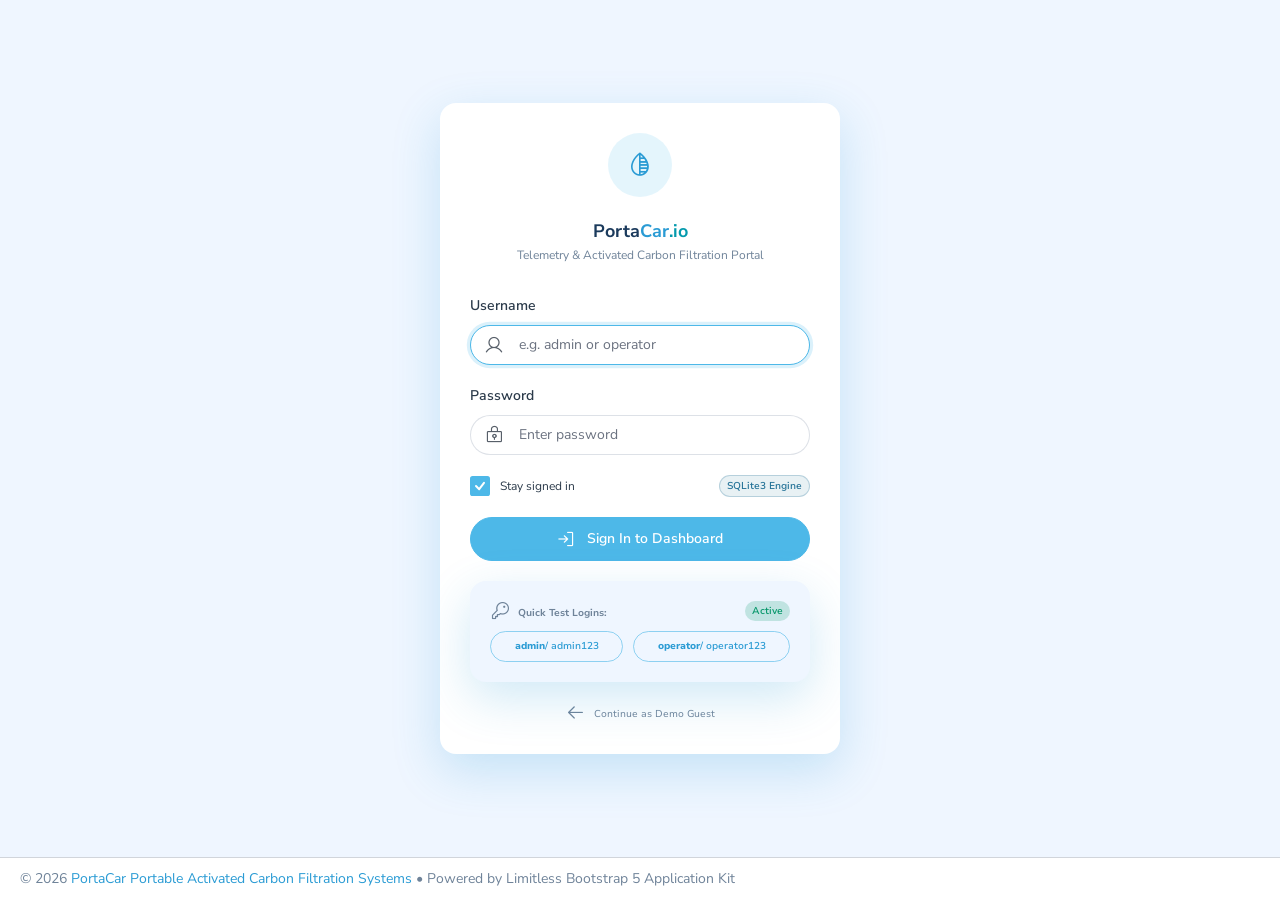
==== commit d0c90465: "Rename PortaChar to PortaCar in login.html" ====
--- a/login.html
+++ b/login.html
@@ -4,7 +4,7 @@
 	<meta charset="utf-8">
 	<meta http-equiv="X-UA-Compatible" content="IE=edge">
 	<meta name="viewport" content="width=device-width, initial-scale=1, shrink-to-fit=no">
-	<title>PortaChar - Operator Sign In</title>
+	<title>PortaCar - Operator Sign In</title>
 
 	<!-- Global stylesheets -->
 	<link href="assets/fonts/inter/inter.css" rel="stylesheet" type="text/css">
@@ -47,8 +47,8 @@
 									<div class="bg-teal bg-opacity-20 text-teal p-3 rounded-pill d-inline-flex align-items-center justify-content-center mb-3" style="width: 64px; height: 64px;">
 										<i class="ph-drop-half fs-1"></i>
 									</div>
-									<h5 class="mb-0 fw-bold">Porta<span class="text-teal">Char</span><span class="text-info">.io</span></h5>
-									<span class="d-block text-muted fs-sm">Telemetry &amp; Biochar Filtration Portal</span>
+									<h5 class="mb-0 fw-bold">Porta<span class="text-teal">Car</span><span class="text-info">.io</span></h5>
+									<span class="d-block text-muted fs-sm">Telemetry &amp; Activated Carbon Filtration Portal</span>
 								</div>
 
 								<!-- Alert box -->
@@ -127,7 +127,7 @@
 				<!-- Footer -->
 				<div class="navbar navbar-sm navbar-footer border-top">
 					<div class="container-fluid">
-						<span>&copy; 2026 <a href="#">PortaChar Portable Biochar Filtration Systems</a> &bull; Powered by Limitless Bootstrap 5 Application Kit</span>
+						<span>&copy; 2026 <a href="#">PortaCar Portable Activated Carbon Filtration Systems</a> &bull; Powered by Limitless Bootstrap 5 Application Kit</span>
 					</div>
 				</div>
 				<!-- /footer -->
--- a/assets/css/airselangor-theme.css
+++ b/assets/css/airselangor-theme.css
@@ -156,4 +156,18 @@
 html body .sidebar-dark .nav-link, html body .sidebar-dark h5, html body .sidebar-dark .nav-item-header { color: #2B3A4A !important; }
 html body .sidebar-dark .nav-sidebar .nav-link.active, html body .sidebar-dark .nav-sidebar .nav-link:hover { color: #2A9BD4 !important; }
 html body .sidebar-dark .nav-link.text-danger { color: #F26B5B !important; }
-html body .sidebar-dark .badge { color: #fff; }+html body .sidebar-dark .badge { color: #fff; }
+
+/* Indicators: never wrap, vertically centred with logo / button / avatar */
+.navbar > .container-fluid > .nav { flex-wrap: nowrap; align-items: center; align-self: center; }
+.navbar .nav-item { align-items: center; }
+.navbar .badge { display: inline-flex; align-items: center; height: 28px; line-height: 1; white-space: nowrap; }
+.navbar .badge i { font-size: 1rem; line-height: 1; }
+ 
+/* The logo block is fixed at 17.5rem wide on desktop and steals room */
+.navbar-expand-lg .navbar-brand { width: auto; margin-right: 1.25rem; }
+ 
+/* Longer search bar (change 52rem to taste) */
+.navbar { --navbar-search-width: 52rem; }
+.navbar-collapse, .navbar-search { min-width: 0; }
+.navbar-search { width: 100%; }
